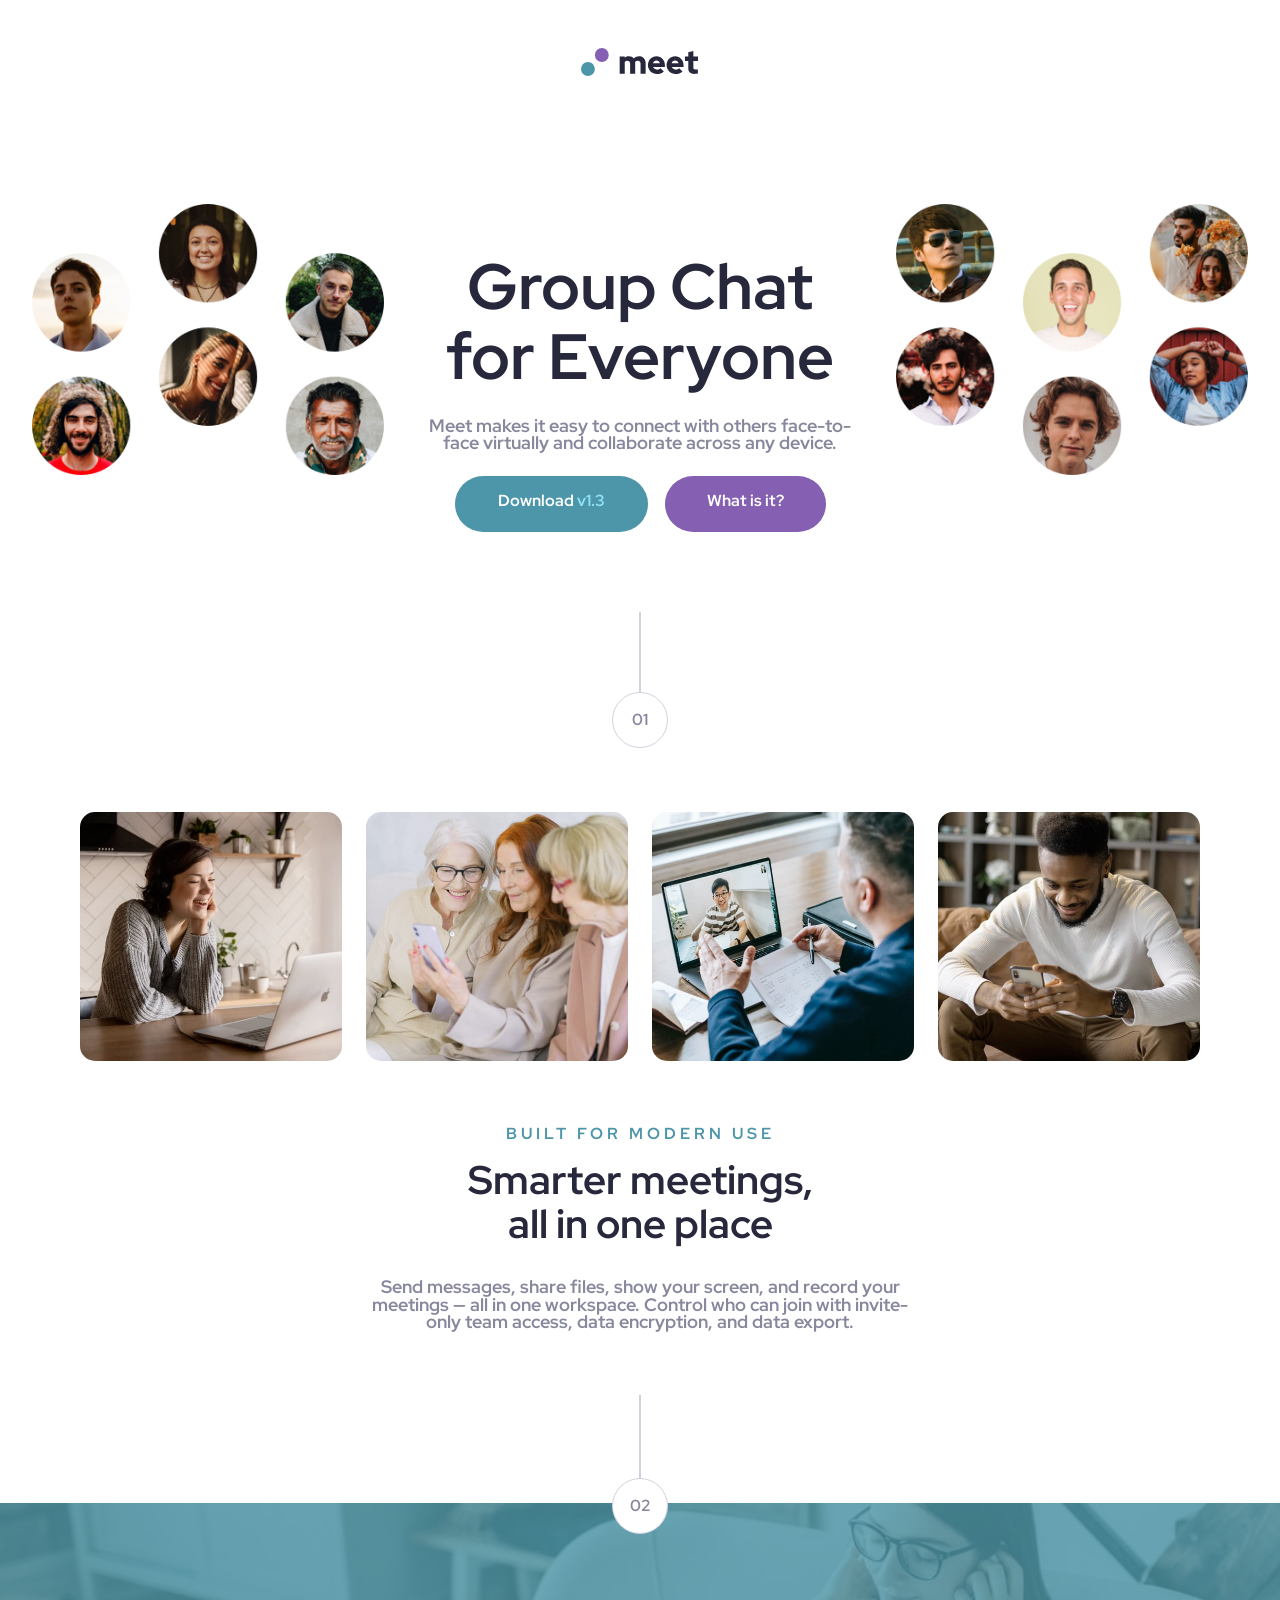
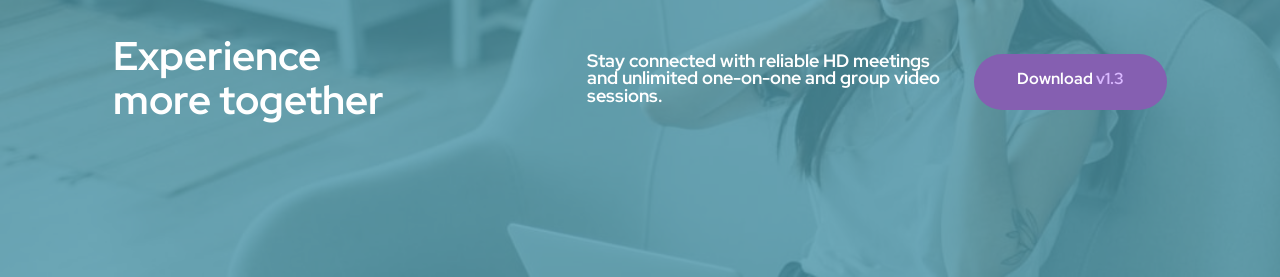
==== index.html @ 209d6bea "modificaition ordre dossier, affinage desktop view" ====
<!DOCTYPE html>
<html lang="en">
<head>
  <meta charset="UTF-8">
  <meta name="viewport" content="width=device-width, initial-scale=1.0">
  <link rel="stylesheet" href="./style/style.css">
  <link rel="icon" type="image/png" sizes="32x32" href="./assets/favicon-32x32.png">
  <link rel="preconnect" href="https://fonts.googleapis.com">
<link rel="preconnect" href="https://fonts.gstatic.com" crossorigin>
<link href="https://fonts.googleapis.com/css2?family=Red+Hat+Display:ital,wght@0,300..900;1,300..900&display=swap" rel="stylesheet">
  <title>Frontend Mentor | Meet landing page</title>
</head>
<body>
  <img class="logo" src="./assets/logo.svg" alt="">
  <div class="presentation">
    <img class="mobil" src="./assets/tablet/image-hero.png" alt="">
  </div>
  <header>
      <img class=".image-hero-left" src="/assets/desktop/image-hero-left.png" alt="">
      <div class="hello">
        <div class="text">
          <h1 class="text1 slate900">Group Chat for Everyone</h1>
          <p class="text4 slate600">Meet makes it easy to connect with others face-to-face virtually and collaborate across any device.</p>
        </div>
        <div class="button">
          <a class="download cyan600" href="http://">Download <span class="txt-cyan300">v1.3</span></a>
          <a class="info purple" href="http://"> What is it?</a>
        </div>
      </div>
      <img class=".image-hero-right" src="/assets/desktop/image-hero-right.png" alt="">

  </header>

  <main>  
    <div class="decoration">
      <div class="barre">
        <div class="left"></div>
        <div class="right"></div>
      </div>
      <p>01</p>
    </div>
  
    <div class="pictures">
      <img class="videocall" src="./assets/desktop/image-woman-in-videocall.jpg" alt="a woman in the kitchen during a videocall">
      <img class="videochat" src="./assets/desktop/image-women-videochatting.jpg" alt=" three women looking a phone videochatting">
      <img class="meeting" src="./assets/desktop/image-men-in-meeting.jpg" alt="men during a meeting front of his computer">
      <img class="texting" src="./assets/desktop/image-man-texting.jpg" alt="a man texting on a sofa">
    </div>
    <div class="contenu">
      <p class="text3 cyan">Built for modern use</p>
    <h2 class="text2 slate900 mb">Smarter meetings, all in one place</h2>
    <p class="text4 slate600">Send messages, share files, show your screen, and record your meetings — all in one 
  workspace. Control who can join with invite-only team access, data encryption, and data export.</p>
    </div>
    
  </main>
  <div class="barre longue">
        <div class="left"></div>
        <div class="right"></div>
  </div>
  <footer>
  <p class="decoration2">02</p>
  <h2 class="text2 white">Experience more together</h2>
  <p class="text4 white conclusion">Stay connected with reliable HD meetings and unlimited one-on-one and group video sessions.</p>
  <a class="download purple" href="">Download <span class="txt-purple">v1.3</span></a>
</footer>
</body>
</html>
---- style/style.css ----
@import 'reset.css' layer(reset);
@import 'variable.css' layer(variable);
@import 'typo.css' layer(typo);
@import 'component.css' layer(component);
@layer reset, variable, typo, component; 

*{
    text-align: center;
}
body{
    overflow-x: hidden;
    display: flex;
    flex-direction: column;
    align-items: center;
}
.logo{
    width: 118px;
    height: 28px;
    margin-top: 48px;
}
header > img{
    display: none;
}
.presentation{
    margin: var(--spacing-64) -40px 0 -30px;
}
header{
    margin: var(--spacing-64) var(--spacing-32) var(--spacing-32) var(--spacing-32);
}
main{
    margin: var(--spacing-32) var(--spacing-32) var(--spacing-64) var(--spacing-32);
}
.hello{
    margin-top: 48px;
}
.text > h1,
.text > p,
footer > h2,
.conclusion{
    margin-bottom: var(--spacing-24);
}
.pictures{
    margin: 64px auto;
    display: grid;
    grid-template-areas: 
    "lt rt"
    "lb rb";
    gap: 16px;
    justify-items: center;
    justify-content: center;
    align-items: center;
    align-content: center;
}
.pictures > img{
    border-radius: 15px;
}
.videocall{
    grid-area: lt;
}
.videochat{
    grid-area: rt;
}
.meeting{
    grid-area: lb;
}
.texting{
    grid-area: rb;
}
.cyan{
    color: var(--cyan-600);
    text-transform: uppercase;
    margin-bottom: 16px;
}
.slate600{
    color: var(--slate-600);
}
.slate900{
    color: var(--slate-900);
}
.mb{
    margin-bottom: 32px;
}
footer{
    position: relative;
    z-index: 1;
    padding: 64px 32px;
    width: 100%;
    background-image: url("/assets/mobile/image-footer.jpg");
    background-repeat: no-repeat;
    background-size: cover;
    box-shadow: 0 0 0 200px rgba(77, 150, 169,0.8) inset;
    height: 374px;
}
.white{
    color: #fff;
}
.button{
    display: flex;
    flex-direction: column;
    align-items: center;
}
@media screen and (min-width: 768px){
    .presentation{
        width: 100%;
        margin: var(--spacing-64) -40px 0 -30px;
    }
    .presentation > img{
        width: 100%;
    }
    .hello{
        width: 448px;
    }
    .button{
        display: flex;
        flex-direction: row;
        align-items: stretch;
        justify-content: center;
        gap: 17px;
    }
    .pictures{
        gap: 24px;
        grid-template-areas: 
        "lt rt lb rb";
    }
    .contenu{
        margin: 0 auto;
        width: 504px;
    }
    footer{
        background-image: url("/assets/tablet/image-footer.jpg");
    }
}
@media screen and (min-width: 1024px ){
    .mobil{
        display: none;
    }
    header > img{
        display: block;
    }
    header{
    display: grid;
    grid-template-areas: "left middle right";
    gap: 32px;
    }
    .hello{
        grid-area: middle;
    }
    .image-hero-left{
        grid-area: left;
    }
    .image-hero-right{
        grid-area: right;
    }
    .pictures{
        max-width: 1120px;
    }
    footer{
        background-image: url("/assets/desktop/image-footer.jpg");
        display: flex;
        align-items: center;
        justify-content: center;
        gap: 32px;
        padding: 0 80px;
    }
    footer > h2{
        width: 422px;
        text-align: left;
    }
    .conclusion{
        width: 355px;
        text-align: left;
        margin-left: 20px;
    }
    .contenu{
    width: 544px;
    }
}
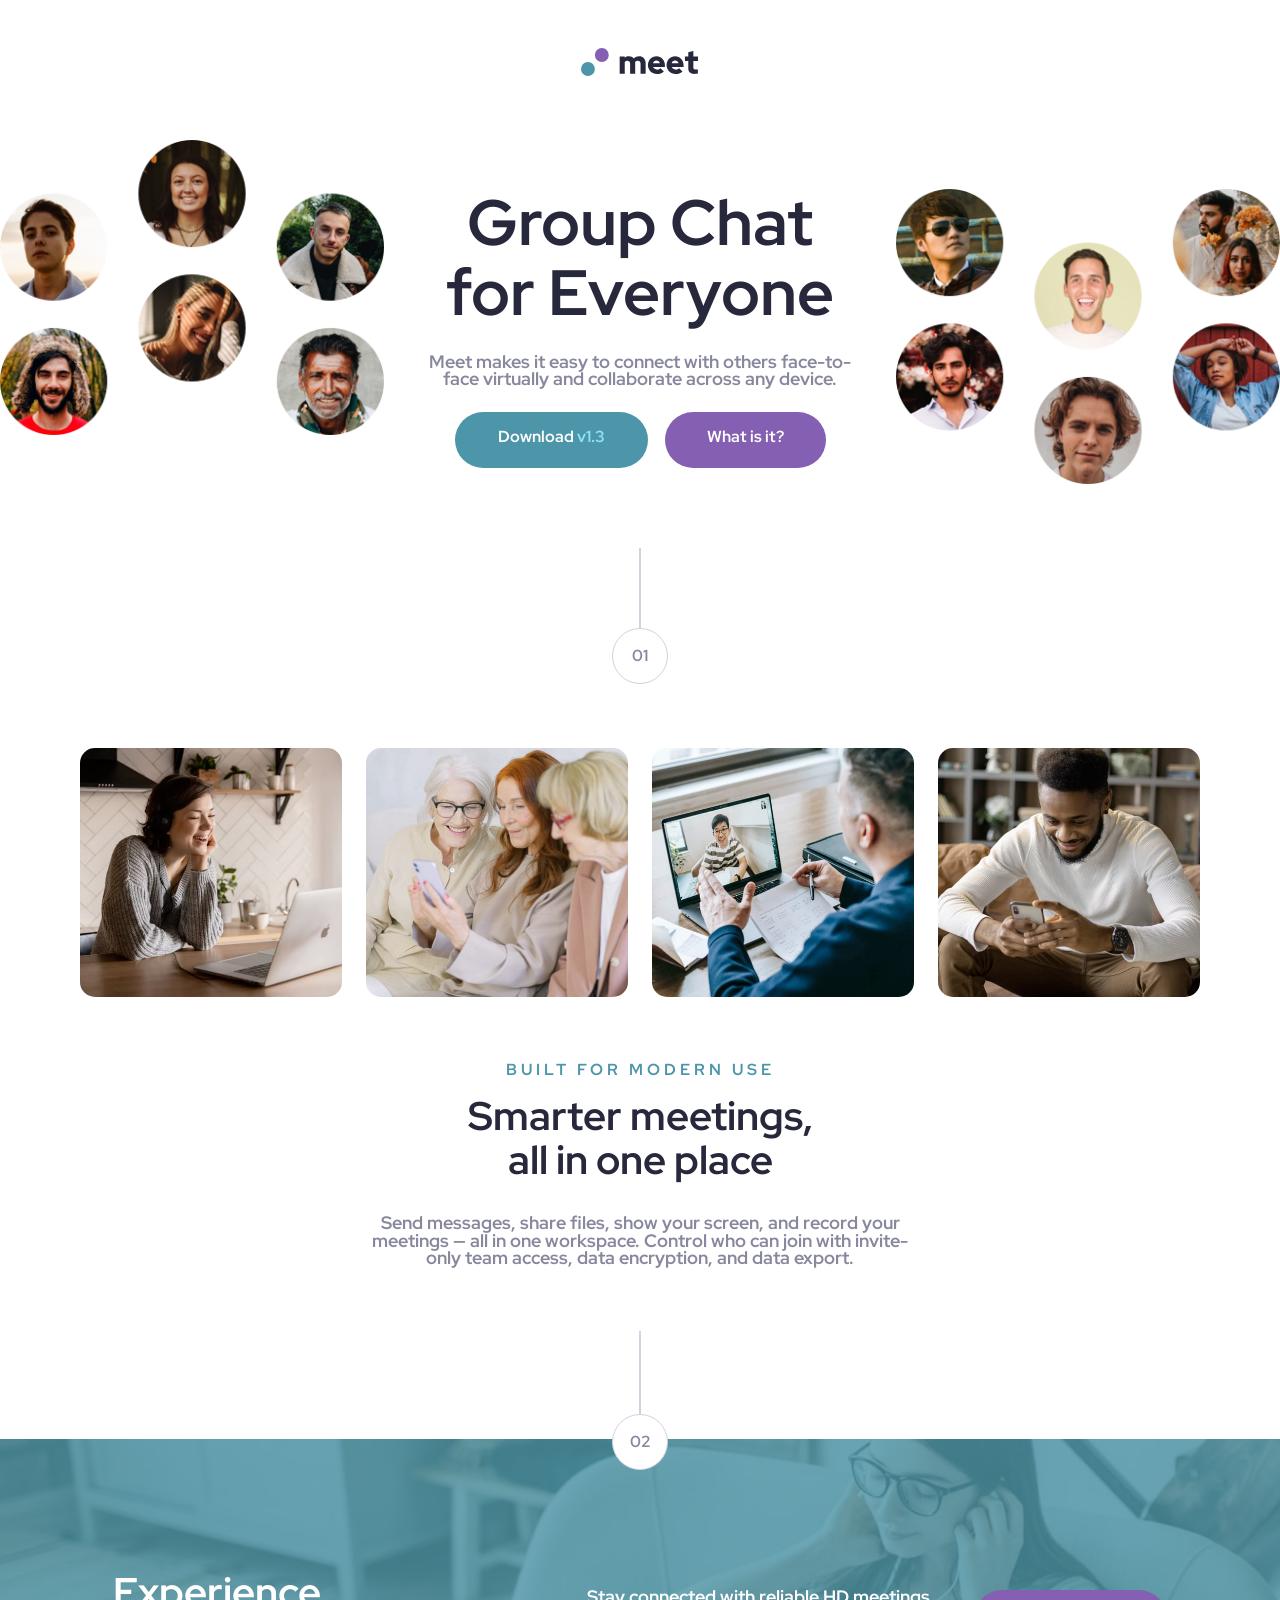
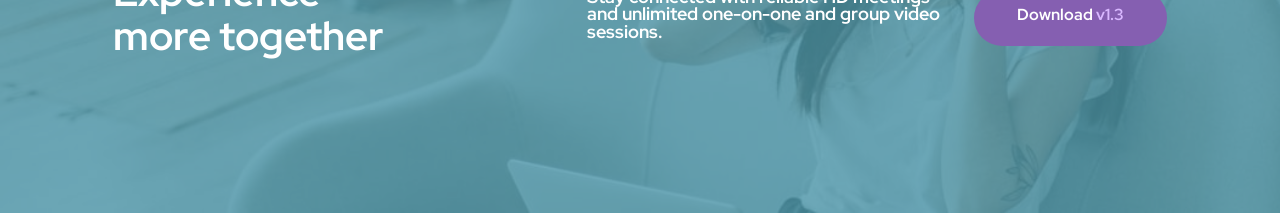
==== commit 0b5f1c1d: "effet de survol sur bouton et derniere retouche de mise en page" ====
--- a/index.html
+++ b/index.html
@@ -16,7 +16,7 @@
     <img class="mobil" src="./assets/tablet/image-hero.png" alt="">
   </div>
   <header>
-      <img class=".image-hero-left" src="/assets/desktop/image-hero-left.png" alt="">
+      <img class="image-hero-left" src="/assets/desktop/image-hero-left.png" alt="">
       <div class="hello">
         <div class="text">
           <h1 class="text1 slate900">Group Chat for Everyone</h1>
@@ -27,7 +27,7 @@
           <a class="info purple" href="http://"> What is it?</a>
         </div>
       </div>
-      <img class=".image-hero-right" src="/assets/desktop/image-hero-right.png" alt="">
+      <img class="image-hero-right" src="/assets/desktop/image-hero-right.png" alt="">
 
   </header>
 
--- a/style/style.css
+++ b/style/style.css
@@ -7,8 +7,11 @@
 *{
     text-align: center;
 }
+body, html{
+    overflow-x: hidden;
+}
 body{
-    overflow-x: hidden;
+    width: 100vw;
     display: flex;
     flex-direction: column;
     align-items: center;
@@ -21,8 +24,16 @@
 header > img{
     display: none;
 }
-.presentation{
-    margin: var(--spacing-64) -40px 0 -30px;
+.presentation {
+    width: 100%;
+    overflow: hidden;
+    margin-top: var(--spacing-64);
+}
+
+.presentation > img {
+    max-width: none;
+    width: 115%; 
+    margin-left: -7%;
 }
 header{
     margin: var(--spacing-64) var(--spacing-32) var(--spacing-32) var(--spacing-32);
@@ -91,6 +102,9 @@
     box-shadow: 0 0 0 200px rgba(77, 150, 169,0.8) inset;
     height: 374px;
 }
+footer > a{
+    display: inline-block;
+}
 .white{
     color: #fff;
 }
@@ -100,13 +114,11 @@
     align-items: center;
 }
 @media screen and (min-width: 768px){
-    .presentation{
+   .presentation > img {
+        max-width: 100%;
         width: 100%;
-        margin: var(--spacing-64) -40px 0 -30px;
-    }
-    .presentation > img{
-        width: 100%;
-    }
+        margin-left: 0;
+   }
     .hello{
         width: 448px;
     }
@@ -131,25 +143,30 @@
     }
 }
 @media screen and (min-width: 1024px ){
-    .mobil{
+    .presentation{
         display: none;
     }
     header > img{
         display: block;
     }
     header{
+    margin-left: -200px;
+    margin-right: -200px;
+    width: 100%;
     display: grid;
     grid-template-areas: "left middle right";
     gap: 32px;
     }
     .hello{
         grid-area: middle;
+        align-self: center;
     }
     .image-hero-left{
         grid-area: left;
     }
     .image-hero-right{
         grid-area: right;
+        align-self: end;
     }
     .pictures{
         max-width: 1120px;
